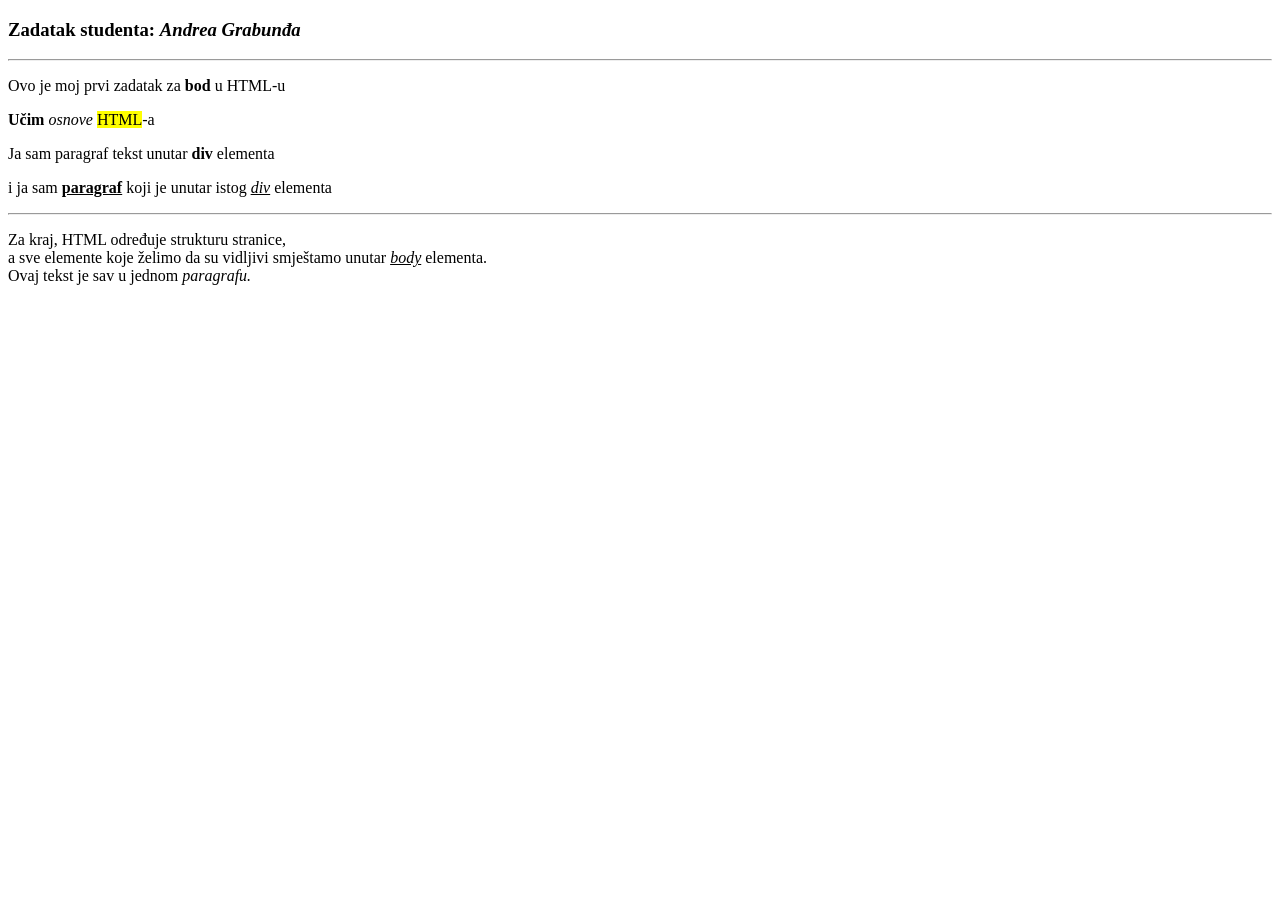
==== index.html @ c8881af9 "Update and rename zadatak_1.html to index.html" ====
<!DOCTYPE html>
<html lang="en">
<head>
    <meta charset="UTF-8">
    <meta name="viewport" content="width=device-width, initial-scale=1.0">
    <title>Zadatak za bod</title>
</head>
<body>
    <h3><b>Zadatak studenta: <i>Andrea Grabunđa</i></b></h3>
    <hr/>
    <p>Ovo je moj prvi zadatak za <b>bod</b> u HTML-u </p>
    <p><b>Učim</b> <i>osnove</i> <mark>HTML</mark>-a </p>
    <div>
        <p>Ja sam paragraf tekst unutar <b>div</b> elementa</p>
        <p>i ja sam <b><u>paragraf</u></b> koji je unutar istog <i><u>div</u></i> elementa</p>
    </div>
    <hr/>
    <p>Za kraj, HTML određuje strukturu stranice,<br/>
    a sve elemente koje želimo da su vidljivi smještamo unutar <i><u>body</u></i> elementa.<br/>
    Ovaj tekst je sav u jednom <i>paragrafu.</i> </p>
  
    
</body>
</html>
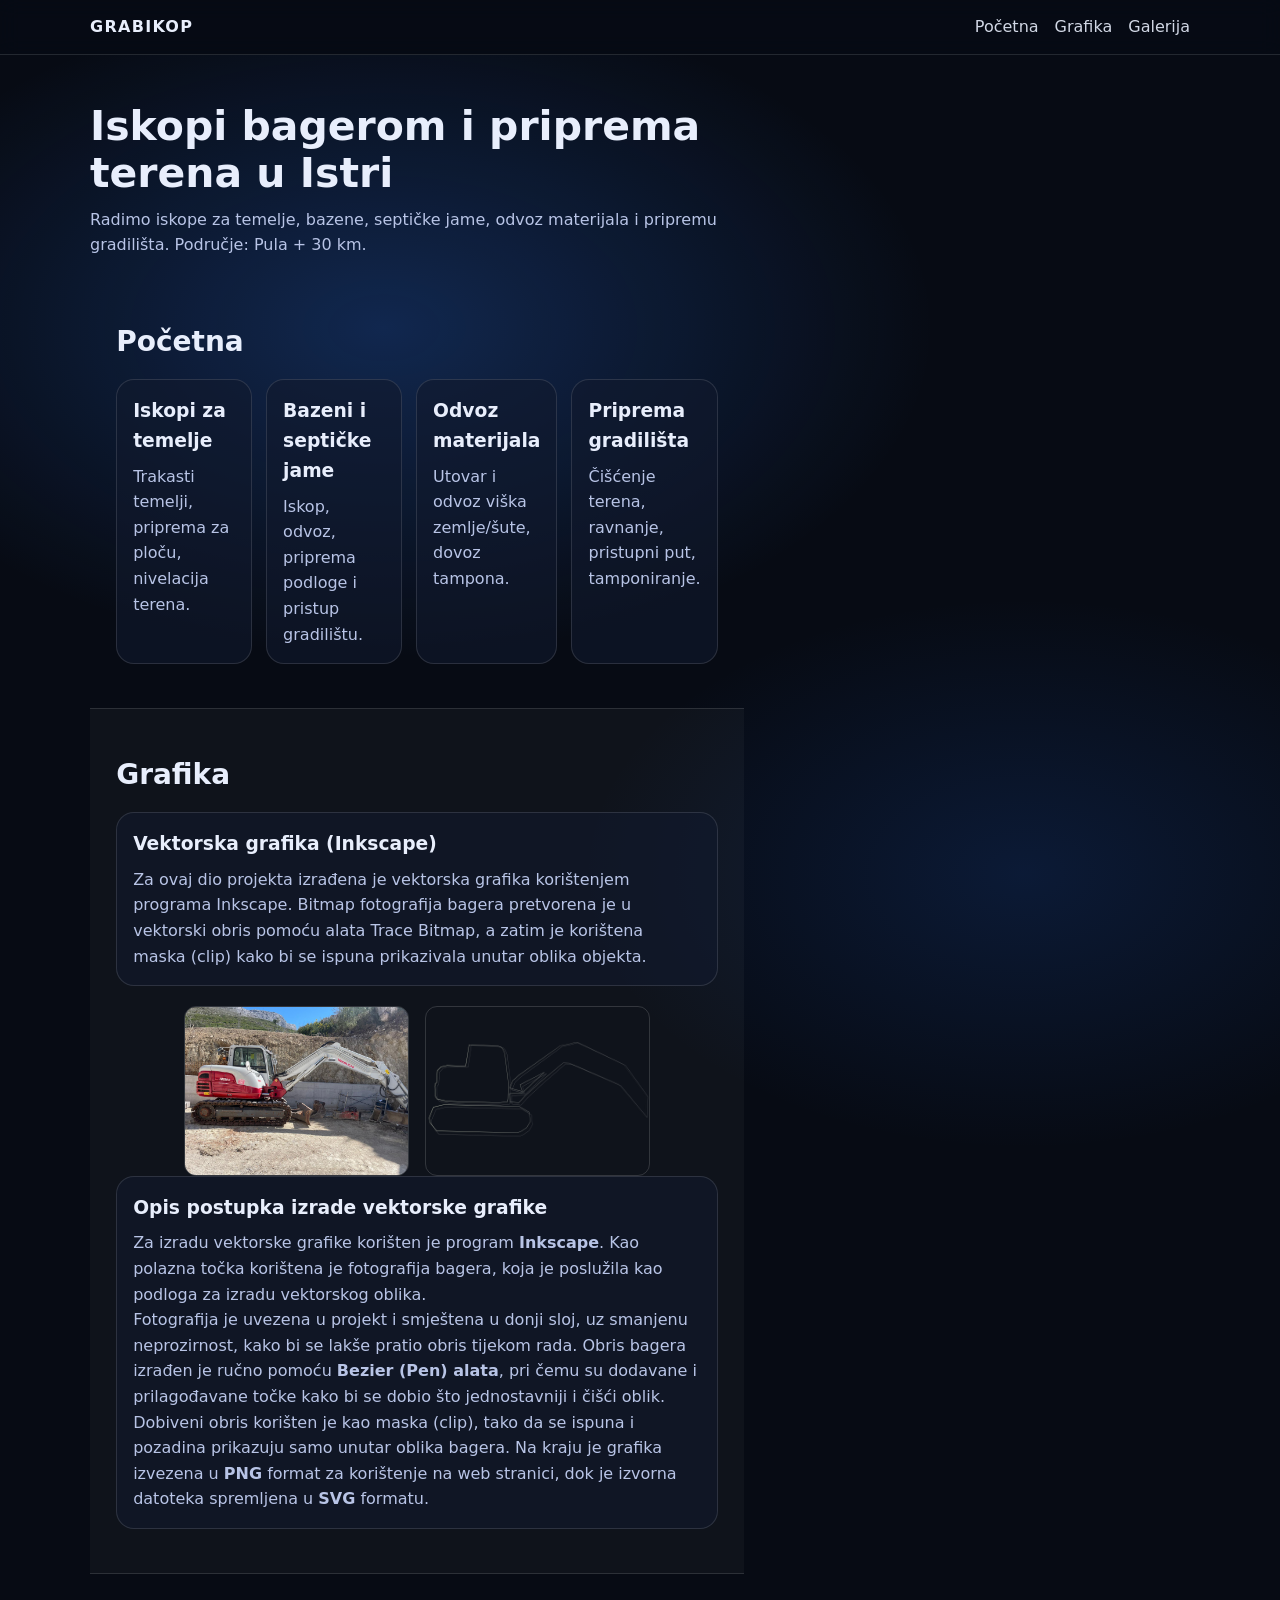
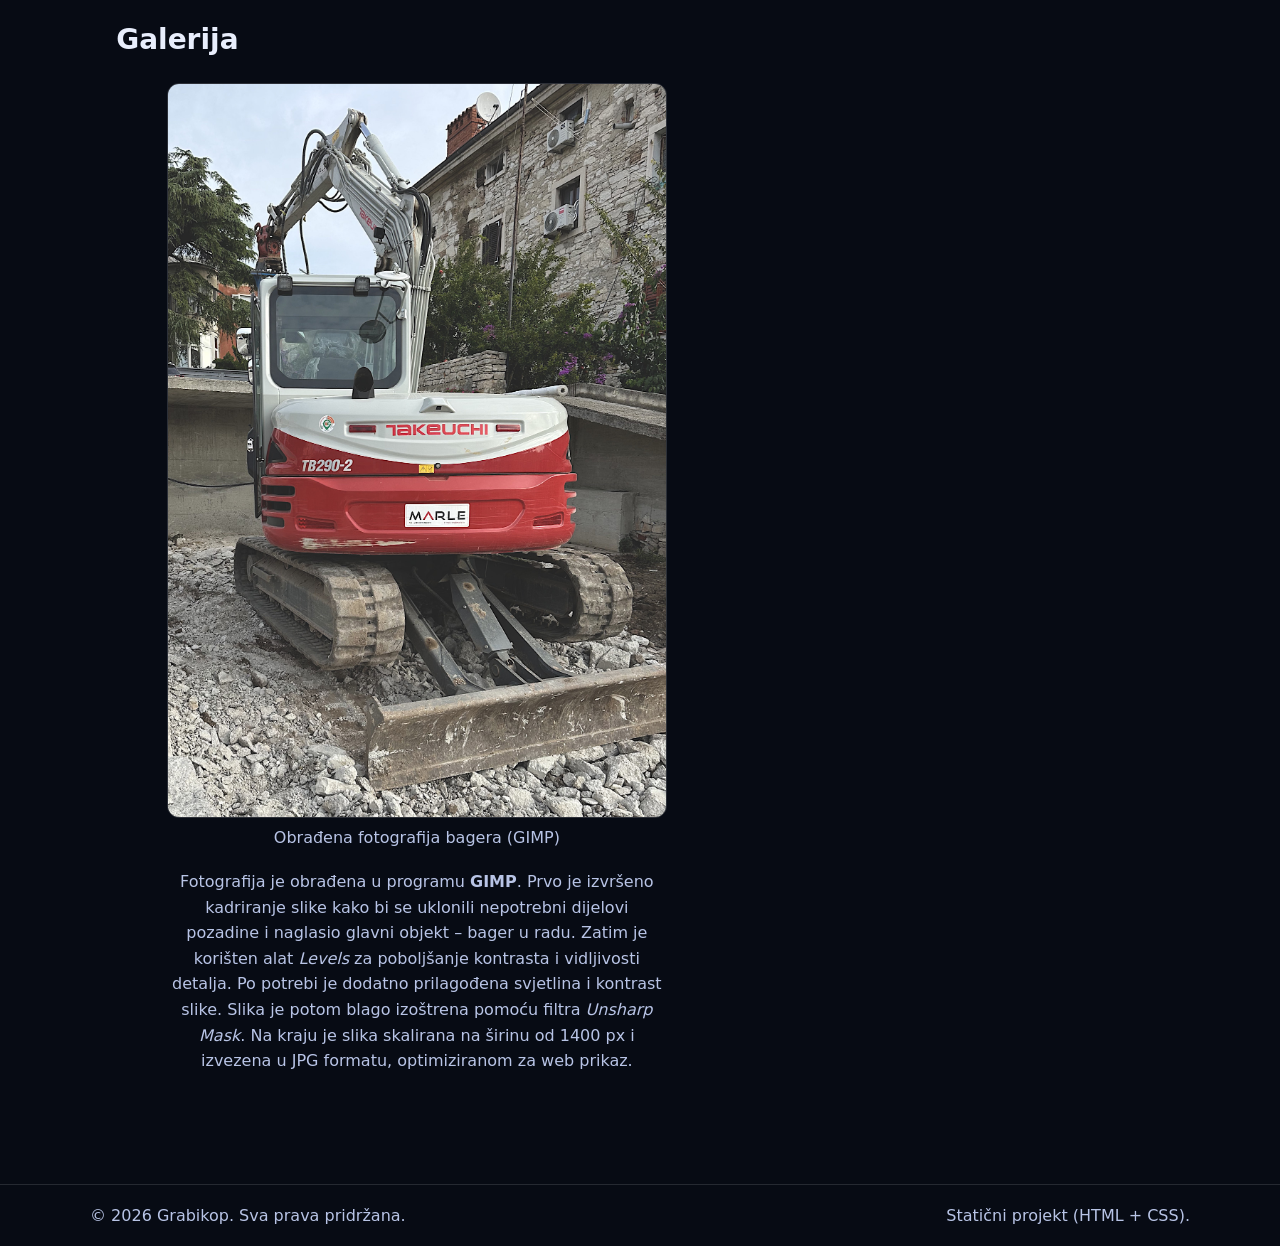
==== commit 87d7e204: "Add files via upload" ====
--- a/index.html
+++ b/index.html
@@ -1,24 +1,143 @@
-<!DOCTYPE html>
-<html lang="en">
+
+<!doctype html>
+<html lang="hr">
 <head>
-    <meta charset="UTF-8">
-    <meta name="viewport" content="width=device-width, initial-scale=1.0">
-    <title>Zadatak za bod</title>
+  <meta charset="utf-8" />
+  <meta name="viewport" content="width=device-width, initial-scale=1" />
+  <title>Grabikop | Iskopi i priprema terena</title>
+  <meta name="description" content="Grabikop - iskopi bagerom, priprema terena, temelji, septičke jame, bazeni. Pula i Istra (30 km)." />
+  <link rel="stylesheet" href="style.css" />
 </head>
+
 <body>
-    <h3><b>Zadatak studenta: <i>Andrea Grabunđa</i></b></h3>
-    <hr/>
-    <p>Ovo je moj prvi zadatak za <b>bod</b> u HTML-u </p>
-    <p><b>Učim</b> <i>osnove</i> <mark>HTML</mark>-a </p>
-    <div>
-        <p>Ja sam paragraf tekst unutar <b>div</b> elementa</p>
-        <p>i ja sam <b><u>paragraf</u></b> koji je unutar istog <i><u>div</u></i> elementa</p>
+  <header class="site-header">
+    <div class="container header-inner">
+      <a class="logo" href="#">GRABIKOP</a>
+
+      <nav class="nav">
+        <a href="#Početna">Početna</a>
+        <a href="#grafika">Grafika</a>
+        <a href="#galerija">Galerija</a>
+        
+      </nav>
     </div>
-    <hr/>
-    <p>Za kraj, HTML određuje strukturu stranice,<br/>
-    a sve elemente koje želimo da su vidljivi smještamo unutar <i><u>body</u></i> elementa.<br/>
-    Ovaj tekst je sav u jednom <i>paragrafu.</i> </p>
-  
+  </header>
+
+  <main>
+    <section class="hero">
+      <div class="container hero-inner">
+        <div class="hero-text">
+          <h1>Iskopi bagerom i priprema terena u Istri</h1>
+          <p>
+            Radimo iskope za temelje, bazene, septičke jame, odvoz materijala i pripremu gradilišta.
+            Područje: Pula + 30 km.
+          </p>
+          
+
+        
+
+    <section id="Početna" class="section">
+      <div class="container">
+        <h2>Početna</h2>
+        <div class="grid">
+          <article class="card">
+            <h3>Iskopi za temelje</h3>
+            <p>Trakasti temelji, priprema za ploču, nivelacija terena.</p>
+          </article>
+          <article class="card">
+            <h3>Bazeni i septičke jame</h3>
+            <p>Iskop, odvoz, priprema podloge i pristup gradilištu.</p>
+          </article>
+          <article class="card">
+            <h3>Odvoz materijala</h3>
+            <p>Utovar i odvoz viška zemlje/šute, dovoz tampona.</p>
+          </article>
+          <article class="card">
+            <h3>Priprema gradilišta</h3>
+            <p>Čišćenje terena, ravnanje, pristupni put, tamponiranje.</p>
+          </article>
+        </div>
+      </div>
+    </section>
+
+   <section id="grafika" class="section alt">
+  <div class="container">
+    <h2>Grafika</h2>
+
+    <!-- TEKST GORE -->
+    <div class="card">
+      <h3>Vektorska grafika (Inkscape)</h3>
+      <p>
+        Za ovaj dio projekta izrađena je vektorska grafika korištenjem programa Inkscape.
+        Bitmap fotografija bagera pretvorena je u vektorski obris pomoću alata Trace Bitmap,
+        a zatim je korištena maska (clip) kako bi se ispuna prikazivala unutar oblika objekta.
+      </p>
+    </div>
+
+    <!-- SLIKE ISPOD -->
+    <div class="grafika-images">
+      <img src="bager2.jpeg" alt="Originalna fotografija bagera – Grabikop">
+      <img src="bager-vektor.png" alt="Vektorski obris bagera izrađen u Inkscapeu">
+    </div>
+<div class="card grafika-opis">
+  <h3>Opis postupka izrade vektorske grafike</h3>
+  <p>
+    Za izradu vektorske grafike korišten je program <strong>Inkscape</strong>.
+    Kao polazna točka korištena je fotografija bagera, koja je poslužila kao podloga
+    za izradu vektorskog oblika.
+  </p>
+  <p>
+    Fotografija je uvezena u projekt i smještena u donji sloj, uz smanjenu neprozirnost,
+    kako bi se lakše pratio obris tijekom rada. Obris bagera izrađen je ručno pomoću
+    <strong>Bezier (Pen) alata</strong>, pri čemu su dodavane i prilagođavane točke
+    kako bi se dobio što jednostavniji i čišći oblik.
+  </p>
+  <p>
+    Dobiveni obris korišten je kao maska (clip), tako da se ispuna i pozadina prikazuju
+    samo unutar oblika bagera. Na kraju je grafika izvezena u <strong>PNG</strong> format
+    za korištenje na web stranici, dok je izvorna datoteka spremljena u
+    <strong>SVG</strong> formatu.
+  </p>
+</div>
+
+  </div>
+</section>
+
+
+    <section id="galerija" class="section">
+      <div class="container">
+        <h2>Galerija</h2>
+        
+
+        <div class="gallery-single">
+  <img src="bager.jpeg" alt="Iskop bagerom – Grabikop">
+  <p class="muted">Obrađena fotografija bagera (GIMP)</p>
+  <p class="image-description">
+    Fotografija je obrađena u programu <strong>GIMP</strong>. Prvo je izvršeno kadriranje slike kako bi se uklonili
+    nepotrebni dijelovi pozadine i naglasio glavni objekt – bager u radu. Zatim je korišten alat
+    <em>Levels</em> za poboljšanje kontrasta i vidljivosti detalja. Po potrebi je dodatno prilagođena
+    svjetlina i kontrast slike. Slika je potom blago izoštrena pomoću filtra
+    <em>Unsharp Mask</em>. Na kraju je slika skalirana na širinu od 1400 px i izvezena u JPG formatu,
+    optimiziranom za web prikaz.
+  </p>
+</div>
+
+      </div>
+    </section>
+
     
+  </main>
+
+  <footer class="site-footer">
+    <div class="container footer-inner">
+      <p>© <span id="year"></span> Grabikop. Sva prava pridržana.</p>
+      <p class="muted">Statični projekt (HTML + CSS).</p>
+    </div>
+  </footer>
+
+  <script>
+    document.getElementById("year").textContent = new Date().getFullYear();
+  </script>
 </body>
 </html>
+
--- a/style.css
+++ b/style.css
@@ -0,0 +1,180 @@
+
+:root{
+  --bg:#0b1220;
+  --card:#111a2e;
+  --text:#e8eefc;
+  --muted:#b8c4e6;
+  --primary:#2f7cff;
+  --primary2:#1f5fd0;
+  --border:rgba(255,255,255,.12);
+}
+
+*{box-sizing:border-box}
+html,body{margin:0;padding:0}
+body{
+  font-family: system-ui, -apple-system, Segoe UI, Roboto, Arial, sans-serif;
+  background: #070b14;
+  color: var(--text);
+  line-height: 1.6;
+}
+
+a{color:inherit;text-decoration:none}
+.container{width:min(1100px, 92%); margin:0 auto}
+
+.site-header{
+  position:sticky; top:0;
+  background: rgba(7,11,20,.85);
+  backdrop-filter: blur(10px);
+  border-bottom:1px solid var(--border);
+  z-index: 10;
+}
+.header-inner{
+  display:flex; align-items:center; justify-content:space-between;
+  padding:14px 0;
+}
+.logo{font-weight:800; letter-spacing:.08em}
+.nav{display:flex; gap:16px; align-items:center}
+.nav a{opacity:.9}
+.nav a:hover{opacity:1}
+
+.btn{
+  display:inline-block;
+  background: var(--primary);
+  color:#fff;
+  padding:10px 14px;
+  border-radius: 999px;
+  font-weight:600;
+}
+.btn:hover{background:var(--primary2)}
+.btn-ghost{
+  background: transparent;
+  border:1px solid var(--border);
+}
+.btn-ghost:hover{background:rgba(255,255,255,.06)}
+
+.hero{
+  background: radial-gradient(1000px 600px at 30% 10%, rgba(47,124,255,.25), transparent 55%),
+              radial-gradient(800px 500px at 80% 30%, rgba(31,95,208,.18), transparent 55%);
+  padding: 48px 0;
+}
+.hero-inner{
+  display:grid;
+  grid-template-columns: 1.4fr .9fr;
+  gap: 26px;
+  align-items:start;
+}
+.hero h1{margin:0 0 10px; font-size: clamp(28px, 3.2vw, 44px); line-height:1.15}
+.hero p{margin:0 0 18px; color: var(--muted)}
+.hero-cta{display:flex; gap:12px; flex-wrap:wrap; margin-bottom:14px}
+.hero-badges{
+  list-style:none; padding:0; margin:0;
+  display:flex; gap:10px; flex-wrap:wrap;
+}
+.hero-badges li{
+  border:1px solid var(--border);
+  background: rgba(255,255,255,.04);
+  padding:8px 10px;
+  border-radius:999px;
+  color: var(--muted);
+  font-size: 14px;
+}
+
+.hero-card{
+  background: rgba(17,26,46,.7);
+  border:1px solid var(--border);
+  border-radius: 18px;
+  padding: 18px;
+}
+.hero-card h2{margin:0 0 6px; font-size: 20px}
+.muted{color:var(--muted)}
+.form label{display:block; font-size:14px; color:var(--muted); margin:12px 0 6px}
+input, textarea{
+  width:100%;
+  padding:10px 12px;
+  border-radius: 12px;
+  border: 1px solid var(--border);
+  background: rgba(0,0,0,.25);
+  color: var(--text);
+  outline:none;
+}
+input:focus, textarea:focus{border-color: rgba(47,124,255,.7)}
+.form-note{font-size:12px; color: var(--muted); margin:10px 0 0}
+
+.section{padding:44px 0}
+.section.alt{background: rgba(255,255,255,.03); border-top:1px solid var(--border); border-bottom:1px solid var(--border)}
+.section h2{margin:0 0 14px; font-size: 28px}
+
+.grid{
+  display:grid;
+  grid-template-columns: repeat(4, 1fr);
+  gap: 14px;
+}
+.grid.two{grid-template-columns: repeat(2, 1fr)}
+.card{
+  background: rgba(17,26,46,.6);
+  border:1px solid var(--border);
+  border-radius: 18px;
+  padding: 16px;
+}
+.card h3{margin:0 0 8px}
+.card p{margin:0; color: var(--muted)}
+
+.gallery{grid-template-columns: repeat(3, 1fr)}
+.ph{
+  border:1px dashed rgba(255,255,255,.25);
+  border-radius: 16px;
+  min-height: 140px;
+  display:grid;
+  place-items:center;
+  color: rgba(255,255,255,.65);
+  background: rgba(255,255,255,.03);
+}
+.ph.map{min-height: 180px}
+
+.site-footer{
+  border-top:1px solid var(--border);
+  padding: 18px 0;
+}
+.footer-inner{display:flex; justify-content:space-between; gap:12px; flex-wrap:wrap}
+.footer-inner p{margin:0; color: var(--muted)}
+
+@media (max-width: 900px){
+  .hero-inner{grid-template-columns: 1fr}
+  .grid{grid-template-columns: repeat(2, 1fr)}
+  .gallery{grid-template-columns: repeat(2, 1fr)}
+}
+@media (max-width: 520px){
+  .nav{display:none}
+  .grid{grid-template-columns: 1fr}
+  .gallery{grid-template-columns: 1fr}
+}
+.gallery-single {
+  max-width: 500px;
+  margin: 20px auto 0;
+  text-align: center;
+}
+
+.gallery-single img {
+  width: 100%;
+  height: auto;
+  border-radius: 12px;
+  border: 1px solid rgba(255,255,255,0.15);
+}
+.grafika-images {
+  max-width: 500px;          /* isto kao gallery-single */
+  margin: 20px auto 0;
+  display: flex;
+  gap: 16px;
+  justify-content: center;
+}
+
+.grafika-images img {
+  width: 45%;                
+  height: auto;
+  border-radius: 12px;
+  border: 1px solid rgba(255,255,255,0.15);
+}
+
+
+
+
